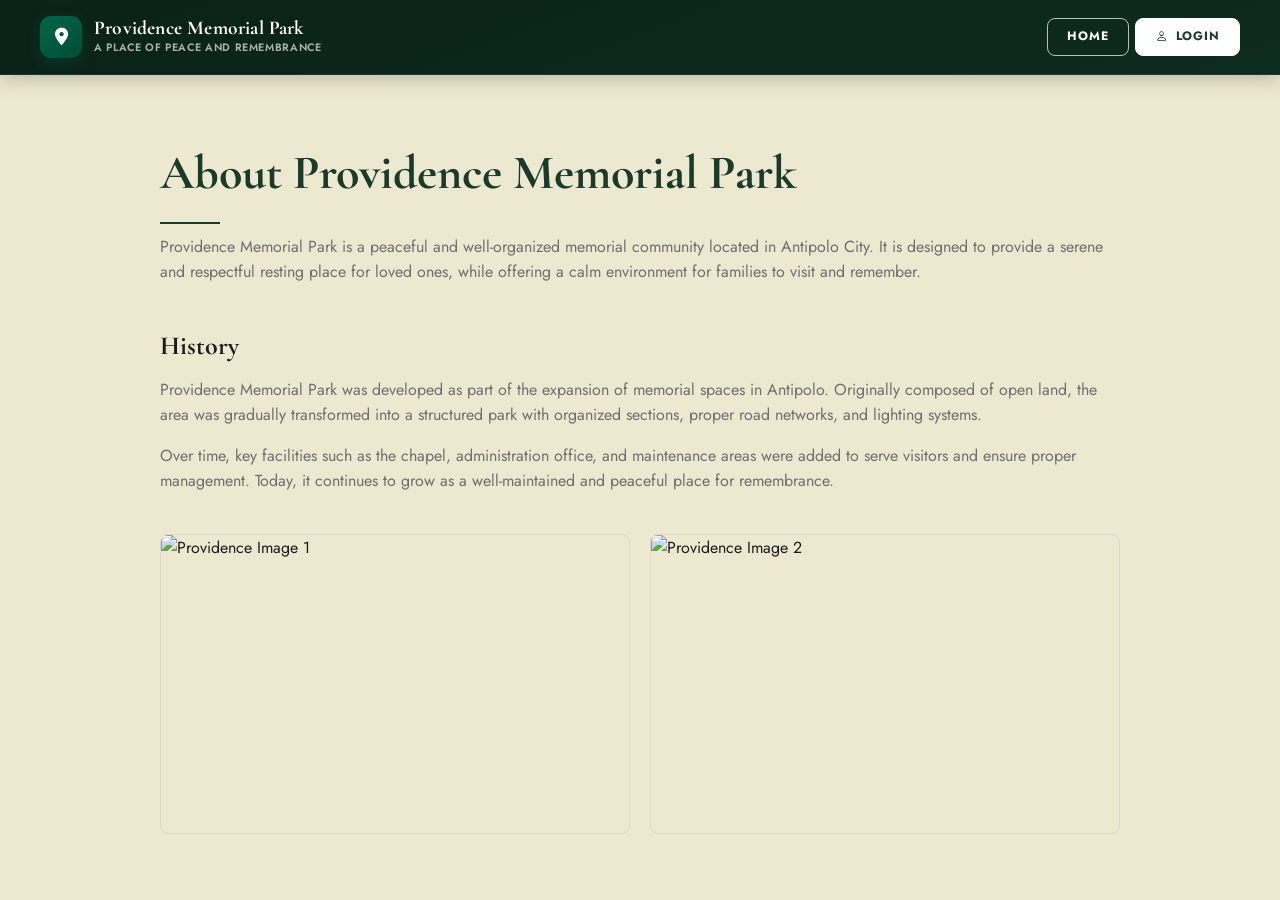
==== aboutPage.html @ 3051a1b5 "About page at Register" ====
<!DOCTYPE html>
<html lang="en">
<head>
  <meta charset="UTF-8"/>
  <meta name="viewport" content="width=device-width, initial-scale=1.0"/>
  <title>About — Providence Memorial Park</title>
  <link rel="stylesheet" href="aboutPage.css"/>
  <link href="https://fonts.googleapis.com/css2?family=Cormorant+Garamond:wght@400;600;700&family=Jost:wght@300;400;500;600;700&display=swap" rel="stylesheet"/>
  <link rel="stylesheet" href="https://cdnjs.cloudflare.com/ajax/libs/font-awesome/6.0.0/css/all.min.css"/>
  <link href="https://cdn.jsdelivr.net/npm/bootstrap-icons@1.11.3/font/bootstrap-icons.css" rel="stylesheet"/>
</head>
<body>

  <!-- NAVBAR -->
  <nav class="navbar">
    <div class="nav-inner">

      <!-- Brand (left) -->
      <a class="brand" href="index.html">
        <div class="brand-icon">
          <i class="fas fa-map-marker-alt"></i>
        </div>
        <div>
          <span class="brand-text-name">Providence Memorial Park</span>
          <span class="brand-text-tag">A Place of Peace and Remembrance</span>
        </div>
      </a>

      <!-- Links (right) -->
      <div class="nav-links">
        <a href="landingPage.html" class="nav-home">Home</a>
        <a href="userlogin.html" class="nav-login"><i class="bi bi-person"></i>Login</a>
      </div>

    </div>
  </nav>

  <!-- ABOUT CONTENT -->
  <div class="about-page">

    <h1>About Providence Memorial Park</h1>

    <p>
      Providence Memorial Park is a peaceful and well-organized memorial community located in Antipolo City.
      It is designed to provide a serene and respectful resting place for loved ones, while offering a calm
      environment for families to visit and remember.
    </p>

    <h2>History</h2>

    <p>
      Providence Memorial Park was developed as part of the expansion of memorial spaces in Antipolo.
      Originally composed of open land, the area was gradually transformed into a structured park with
      organized sections, proper road networks, and lighting systems.
    </p>

    <p>
      Over time, key facilities such as the chapel, administration office, and maintenance areas were added
      to serve visitors and ensure proper management. Today, it continues to grow as a well-maintained and
      peaceful place for remembrance.
    </p>

    <div class="about-images">
      <img src="images/prov1.jpg" alt="Providence Image 1"/>
      <img src="images/prov2.jpg" alt="Providence Image 2"/>
    </div>

  </div>

</body>
</html>
---- aboutPage.css ----
/* ══ VARIABLES ════════════════════════════════════════ */
:root {
  --green:      #1a3a2a;
  --green-mid:  #0d2b1e;
  --beige:      #EDE8D0;
  --black:      #1c1c1c;
  --white:      #ffffff;
  --muted:      #6f6f6f;
  --border:     #ddd8ce;
}

/* ══ RESET ════════════════════════════════════════════ */
*, *::before, *::after { margin: 0; padding: 0; box-sizing: border-box; }

/* ══ BODY ═════════════════════════════════════════════ */
body {
  font-family: 'Jost', sans-serif;
  background: var(--beige);
  color: var(--black);
  line-height: 1.6;
}

/* ══ NAVBAR ═══════════════════════════════════════════ */
/* identical structure to landing page .site-nav */
.navbar {
  background: linear-gradient(160deg, #0a2218 0%, var(--green-mid) 100%);
  border-bottom: 1px solid rgba(255,255,255,0.08);
  padding: 1rem 2rem;
  position: sticky;
  top: 0;
  z-index: 999;
  box-shadow: 0 2px 20px rgba(0,0,0,0.25);
}

/* identical to landing page .nav-inner */
.nav-inner {
  max-width: 1200px;
  margin: 0 auto;
  display: flex;
  align-items: center;
  justify-content: space-between;
}

/* identical to landing page .brand */
.brand {
  display: flex;
  align-items: center;
  gap: 0.75rem;
  text-decoration: none;
}

/* identical to landing page .brand-icon */
.brand-icon {
  width: 42px;
  height: 42px;
  background: linear-gradient(135deg, #006647 0%, #014d34 100%);
  border-radius: 11px;
  display: flex;
  align-items: center;
  justify-content: center;
  color: var(--white);
  font-size: 1.1rem;
  flex-shrink: 0;
  box-shadow: 0 4px 14px rgba(0,102,71,0.32);
}

/* identical to landing page .brand-text-name */
.brand-text-name {
  display: block;
  font-family: 'Cormorant Garamond', serif;
  font-size: 1.22rem;
  font-weight: 700;
  color: var(--white);
  line-height: 1.1;
  letter-spacing: 0.01em;
}

/* identical to landing page .brand-text-tag */
.brand-text-tag {
  display: block;
  font-size: 0.67rem;
  color: rgba(255,255,255,0.65);
  font-weight: 600;
  letter-spacing: 0.06em;
  text-transform: uppercase;
}

/* identical to landing page .nav-links */
.nav-links {
  display: flex;
  align-items: center;
  gap: 0.4rem;
}

/* identical shared base to landing page .nav-about / .nav-login */
.nav-home,
.nav-login {
  display: inline-flex;
  align-items: center;
  gap: 0.45rem;
  font-size: 0.76rem;
  font-weight: 700;
  letter-spacing: 0.07em;
  text-transform: uppercase;
  text-decoration: none;
  padding: 0.52rem 1.2rem;
  border-radius: 8px;
  transition: background 0.2s, color 0.2s, border-color 0.2s;
}

/* Home = outlined (matches landing .nav-about) */
.nav-home {
  color: var(--white);
  border: 1.5px solid rgba(255,255,255,0.7);
  background: transparent;
}
.nav-home:hover {
  background: var(--white);
  color: var(--green);
  border-color: var(--white);
}

/* Login = filled (matches landing .nav-login, inverted for dark bg) */
.nav-login {
  color: var(--green);
  background: var(--white);
  border: 1.5px solid var(--white);
}
.nav-login:hover {
  background: transparent;
  color: var(--white);
  border-color: rgba(255,255,255,0.7);
}

/* ══ ABOUT PAGE ═══════════════════════════════════════ */
.about-page {
  max-width: 1000px;
  margin: 60px auto;
  padding: 0 20px;
}

.about-page h1 {
  font-family: 'Cormorant Garamond', serif;
  font-size: 48px;
  color: var(--green);
  margin-bottom: 10px;
}

.about-page h1::after {
  content: '';
  display: block;
  width: 60px;
  height: 2px;
  background: var(--green);
  margin-top: 10px;
}

.about-page h2 {
  margin-top: 40px;
  margin-bottom: 10px;
  color: var(--black);
  font-family: 'Cormorant Garamond', serif;
  font-size: 26px;
}

.about-page p {
  margin-bottom: 15px;
  font-size: 16px;
  color: var(--muted);
}

/* ══ IMAGES ═══════════════════════════════════════════ */
.about-images {
  margin-top: 40px;
  display: flex;
  gap: 20px;
}

.about-images img {
  width: 50%;
  height: 300px;
  object-fit: cover;
  border-radius: 8px;
  border: 1px solid var(--border);
  transition: transform 0.3s ease, box-shadow 0.3s ease;
}

.about-images img:hover {
  transform: scale(1.03);
  box-shadow: 0 8px 20px rgba(0,0,0,0.15);
}

/* ══ RESPONSIVE ═══════════════════════════════════════ */
@media (max-width: 768px) {
  .navbar        { padding: 0.85rem 1rem; }
  .nav-inner     { flex-wrap: wrap; gap: 0.75rem; }
  .about-page h1 { font-size: 32px; }
  .about-page h2 { font-size: 22px; }
  .about-images  { flex-direction: column; }
  .about-images img { width: 100%; height: auto; }
}
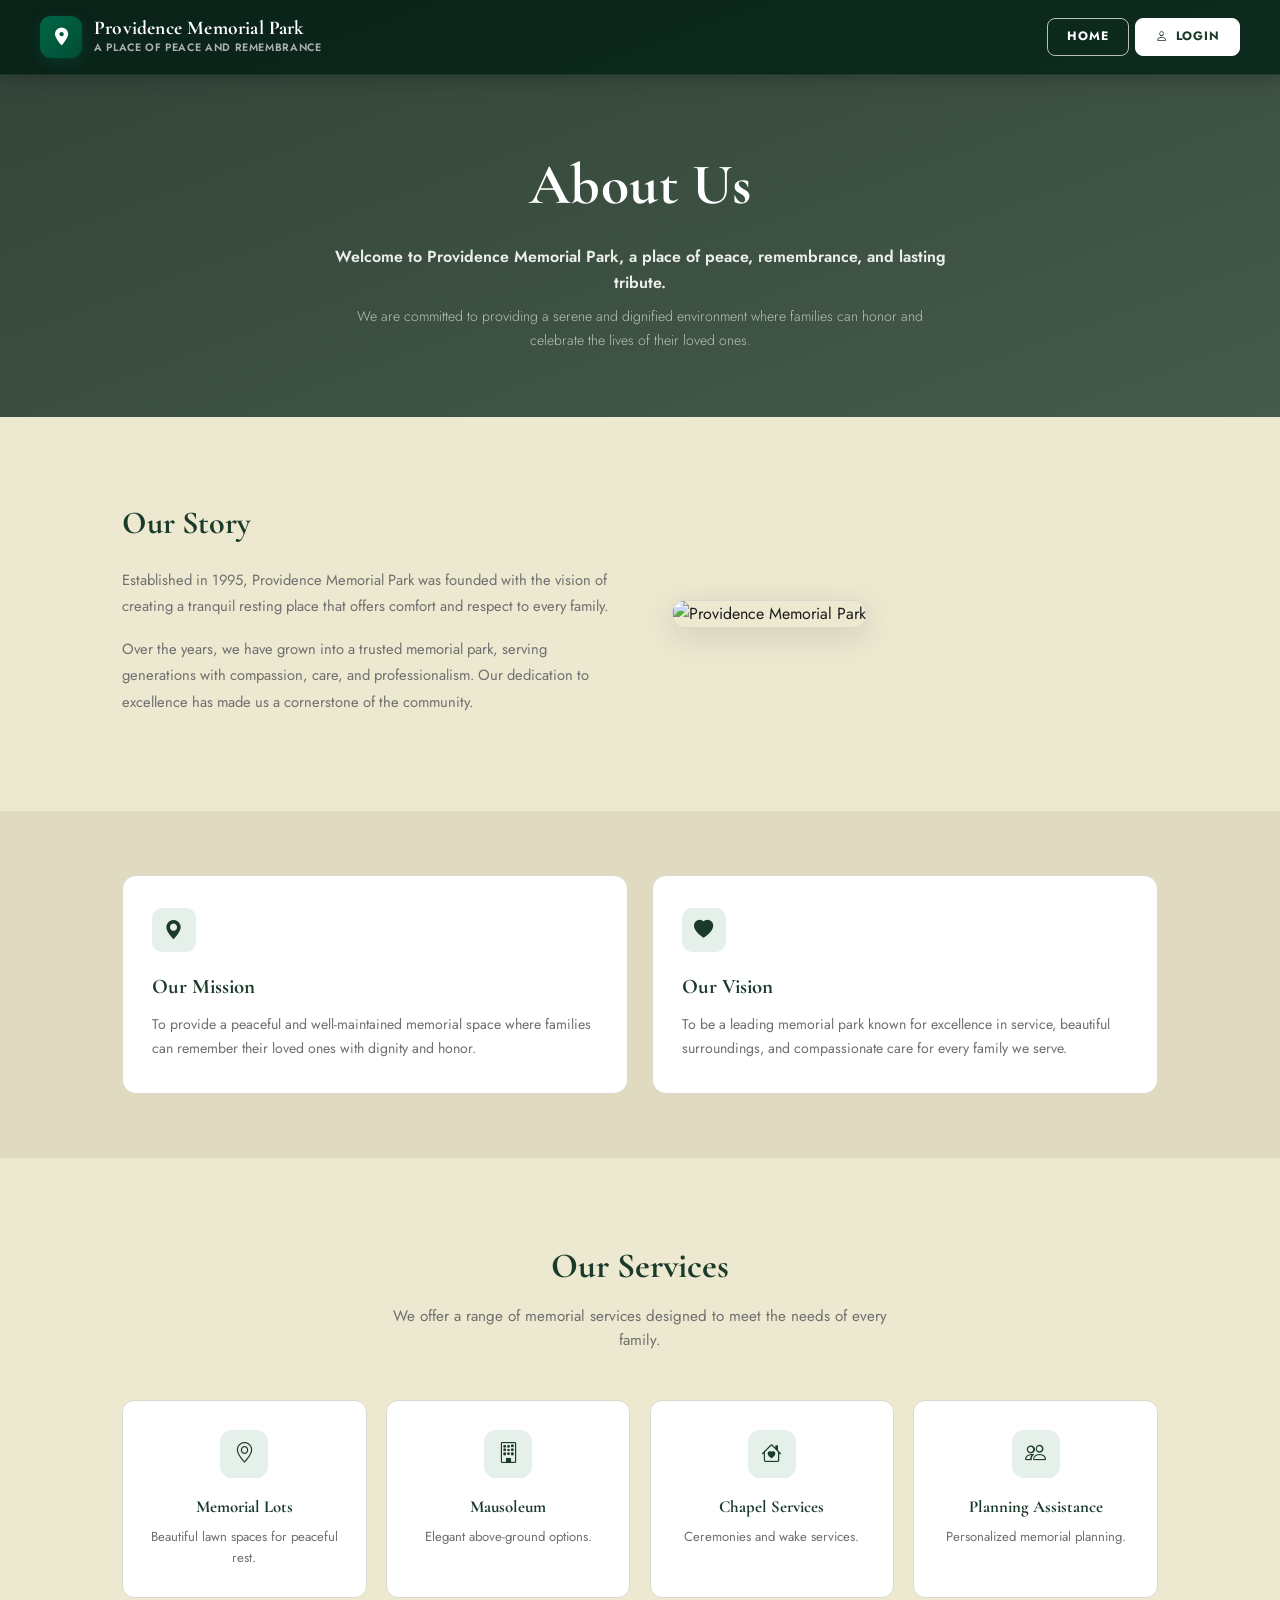
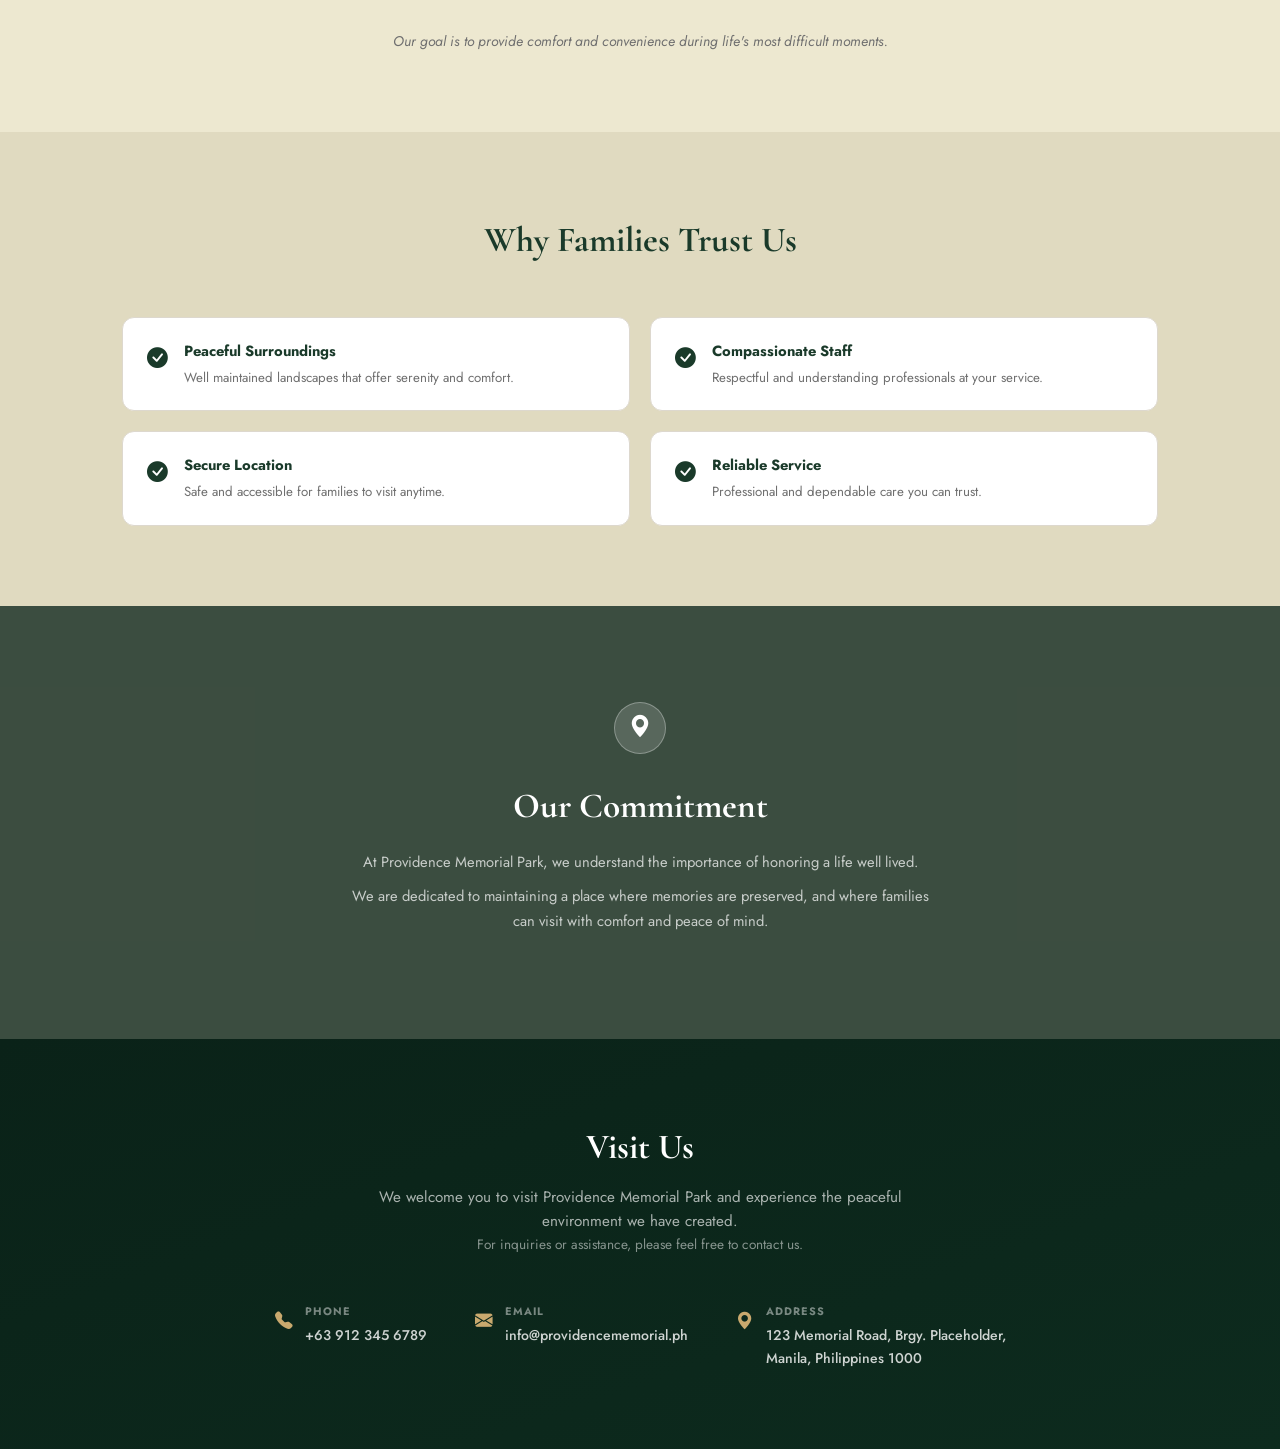
==== commit c5f5e8d6: "Bagong About page at landing Page" ====
--- a/aboutPage.html
+++ b/aboutPage.html
@@ -14,58 +14,180 @@
   <!-- NAVBAR -->
   <nav class="navbar">
     <div class="nav-inner">
-
-      <!-- Brand (left) -->
       <a class="brand" href="index.html">
-        <div class="brand-icon">
-          <i class="fas fa-map-marker-alt"></i>
-        </div>
+        <div class="brand-icon"><i class="fas fa-map-marker-alt"></i></div>
         <div>
           <span class="brand-text-name">Providence Memorial Park</span>
           <span class="brand-text-tag">A Place of Peace and Remembrance</span>
         </div>
       </a>
-
-      <!-- Links (right) -->
       <div class="nav-links">
         <a href="landingPage.html" class="nav-home">Home</a>
-        <a href="userlogin.html" class="nav-login"><i class="bi bi-person"></i>Login</a>
+        <a href="userlogin.html" class="nav-login"><i class="bi bi-person"></i> Login</a>
       </div>
-
     </div>
   </nav>
 
-  <!-- ABOUT CONTENT -->
-  <div class="about-page">
+  <!-- HERO BANNER -->
+  <section class="hero-banner">
+    <div class="hero-overlay"></div>
+    <div class="hero-content">
+      <h1>About Us</h1>
+      <p class="hero-sub">Welcome to Providence Memorial Park, a place of peace, remembrance, and lasting tribute.</p>
+      <p class="hero-desc">We are committed to providing a serene and dignified environment where families can honor and celebrate the lives of their loved ones.</p>
+    </div>
+  </section>
 
-    <h1>About Providence Memorial Park</h1>
+  <!-- OUR STORY -->
+  <section class="section-story">
+    <div class="container">
+      <div class="story-grid">
+        <div class="story-text">
+          <h2>Our Story</h2>
+          <p>Established in 1995, Providence Memorial Park was founded with the vision of creating a tranquil resting place that offers comfort and respect to every family.</p>
+          <p>Over the years, we have grown into a trusted memorial park, serving generations with compassion, care, and professionalism. Our dedication to excellence has made us a cornerstone of the community.</p>
+        </div>
+        <div class="story-image">
+          <img src="https://images.unsplash.com/photo-1506905925346-21bda4d32df4?w=800&q=80" alt="Providence Memorial Park"/>
+        </div>
+      </div>
+    </div>
+  </section>
 
-    <p>
-      Providence Memorial Park is a peaceful and well-organized memorial community located in Antipolo City.
-      It is designed to provide a serene and respectful resting place for loved ones, while offering a calm
-      environment for families to visit and remember.
-    </p>
+  <!-- MISSION & VISION -->
+  <section class="section-mv">
+    <div class="container">
+      <div class="mv-grid">
+        <div class="mv-card">
+          <div class="mv-icon"><i class="bi bi-geo-alt-fill"></i></div>
+          <h3>Our Mission</h3>
+          <p>To provide a peaceful and well-maintained memorial space where families can remember their loved ones with dignity and honor.</p>
+        </div>
+        <div class="mv-card">
+          <div class="mv-icon"><i class="bi bi-heart-fill"></i></div>
+          <h3>Our Vision</h3>
+          <p>To be a leading memorial park known for excellence in service, beautiful surroundings, and compassionate care for every family we serve.</p>
+        </div>
+      </div>
+    </div>
+  </section>
 
-    <h2>History</h2>
+  <!-- OUR SERVICES -->
+  <section class="section-services">
+    <div class="container">
+      <div class="section-header">
+        <h2>Our Services</h2>
+        <p>We offer a range of memorial services designed to meet the needs of every family.</p>
+      </div>
+      <div class="services-grid">
+        <div class="service-card">
+          <div class="service-icon"><i class="bi bi-geo-alt"></i></div>
+          <h4>Memorial Lots</h4>
+          <p>Beautiful lawn spaces for peaceful rest.</p>
+        </div>
+        <div class="service-card">
+          <div class="service-icon"><i class="bi bi-building"></i></div>
+          <h4>Mausoleum</h4>
+          <p>Elegant above-ground options.</p>
+        </div>
+        <div class="service-card">
+          <div class="service-icon"><i class="bi bi-house-heart"></i></div>
+          <h4>Chapel Services</h4>
+          <p>Ceremonies and wake services.</p>
+        </div>
+        <div class="service-card">
+          <div class="service-icon"><i class="bi bi-people"></i></div>
+          <h4>Planning Assistance</h4>
+          <p>Personalized memorial planning.</p>
+        </div>
+      </div>
+      <p class="services-note">Our goal is to provide comfort and convenience during life's most difficult moments.</p>
+    </div>
+  </section>
 
-    <p>
-      Providence Memorial Park was developed as part of the expansion of memorial spaces in Antipolo.
-      Originally composed of open land, the area was gradually transformed into a structured park with
-      organized sections, proper road networks, and lighting systems.
-    </p>
+  <!-- WHY TRUST US -->
+  <section class="section-trust">
+    <div class="container">
+      <div class="section-header">
+        <h2>Why Families Trust Us</h2>
+      </div>
+      <div class="trust-grid">
+        <div class="trust-card">
+          <i class="bi bi-check-circle-fill"></i>
+          <div>
+            <h4>Peaceful Surroundings</h4>
+            <p>Well maintained landscapes that offer serenity and comfort.</p>
+          </div>
+        </div>
+        <div class="trust-card">
+          <i class="bi bi-check-circle-fill"></i>
+          <div>
+            <h4>Compassionate Staff</h4>
+            <p>Respectful and understanding professionals at your service.</p>
+          </div>
+        </div>
+        <div class="trust-card">
+          <i class="bi bi-check-circle-fill"></i>
+          <div>
+            <h4>Secure Location</h4>
+            <p>Safe and accessible for families to visit anytime.</p>
+          </div>
+        </div>
+        <div class="trust-card">
+          <i class="bi bi-check-circle-fill"></i>
+          <div>
+            <h4>Reliable Service</h4>
+            <p>Professional and dependable care you can trust.</p>
+          </div>
+        </div>
+      </div>
+    </div>
+  </section>
 
-    <p>
-      Over time, key facilities such as the chapel, administration office, and maintenance areas were added
-      to serve visitors and ensure proper management. Today, it continues to grow as a well-maintained and
-      peaceful place for remembrance.
-    </p>
+  <!-- COMMITMENT BANNER -->
+  <section class="section-commitment">
+    <div class="commitment-overlay"></div>
+    <div class="commitment-content">
+      <div class="commitment-icon"><i class="bi bi-geo-alt-fill"></i></div>
+      <h2>Our Commitment</h2>
+      <p>At Providence Memorial Park, we understand the importance of honoring a life well lived.</p>
+      <p>We are dedicated to maintaining a place where memories are preserved, and where families can visit with comfort and peace of mind.</p>
+    </div>
+  </section>
 
-    <div class="about-images">
-      <img src="images/prov1.jpg" alt="Providence Image 1"/>
-      <img src="images/prov2.jpg" alt="Providence Image 2"/>
+  <!-- VISIT US / FOOTER CTA -->
+  <section class="section-visit">
+    <div class="container">
+      <div class="section-header">
+        <h2>Visit Us</h2>
+        <p>We welcome you to visit Providence Memorial Park and experience the peaceful environment we have created.</p>
+        <p class="visit-sub">For inquiries or assistance, please feel free to contact us.</p>
+      </div>
+      <div class="visit-contacts">
+        <div class="contact-item">
+          <i class="bi bi-telephone-fill"></i>
+          <div>
+            <span class="contact-label">Phone</span>
+            <span>+63 912 345 6789</span>
+          </div>
+        </div>
+        <div class="contact-item">
+          <i class="bi bi-envelope-fill"></i>
+          <div>
+            <span class="contact-label">Email</span>
+            <span>info@providencememorial.ph</span>
+          </div>
+        </div>
+        <div class="contact-item">
+          <i class="bi bi-geo-alt-fill"></i>
+          <div>
+            <span class="contact-label">Address</span>
+            <span>123 Memorial Road, Brgy. Placeholder,<br>Manila, Philippines 1000</span>
+          </div>
+        </div>
+      </div>
     </div>
-
-  </div>
+  </section>
 
 </body>
 </html>
--- a/aboutPage.css
+++ b/aboutPage.css
@@ -2,11 +2,14 @@
 :root {
   --green:      #1a3a2a;
   --green-mid:  #0d2b1e;
+  --green-light:#e6f0eb;
   --beige:      #EDE8D0;
+  --beige-dark: #e0dac0;
   --black:      #1c1c1c;
   --white:      #ffffff;
   --muted:      #6f6f6f;
   --border:     #ddd8ce;
+  --gold:       #c9a96e;
 }
 
 /* ══ RESET ════════════════════════════════════════════ */
@@ -20,8 +23,14 @@
   line-height: 1.6;
 }
 
+/* ══ SHARED CONTAINER ═════════════════════════════════ */
+.container {
+  max-width: 1100px;
+  margin: 0 auto;
+  padding: 0 2rem;
+}
+
 /* ══ NAVBAR ═══════════════════════════════════════════ */
-/* identical structure to landing page .site-nav */
 .navbar {
   background: linear-gradient(160deg, #0a2218 0%, var(--green-mid) 100%);
   border-bottom: 1px solid rgba(255,255,255,0.08);
@@ -32,7 +41,6 @@
   box-shadow: 0 2px 20px rgba(0,0,0,0.25);
 }
 
-/* identical to landing page .nav-inner */
 .nav-inner {
   max-width: 1200px;
   margin: 0 auto;
@@ -41,7 +49,6 @@
   justify-content: space-between;
 }
 
-/* identical to landing page .brand */
 .brand {
   display: flex;
   align-items: center;
@@ -49,7 +56,6 @@
   text-decoration: none;
 }
 
-/* identical to landing page .brand-icon */
 .brand-icon {
   width: 42px;
   height: 42px;
@@ -64,7 +70,6 @@
   box-shadow: 0 4px 14px rgba(0,102,71,0.32);
 }
 
-/* identical to landing page .brand-text-name */
 .brand-text-name {
   display: block;
   font-family: 'Cormorant Garamond', serif;
@@ -75,7 +80,6 @@
   letter-spacing: 0.01em;
 }
 
-/* identical to landing page .brand-text-tag */
 .brand-text-tag {
   display: block;
   font-size: 0.67rem;
@@ -85,14 +89,12 @@
   text-transform: uppercase;
 }
 
-/* identical to landing page .nav-links */
 .nav-links {
   display: flex;
   align-items: center;
   gap: 0.4rem;
 }
 
-/* identical shared base to landing page .nav-about / .nav-login */
 .nav-home,
 .nav-login {
   display: inline-flex;
@@ -108,94 +110,405 @@
   transition: background 0.2s, color 0.2s, border-color 0.2s;
 }
 
-/* Home = outlined (matches landing .nav-about) */
 .nav-home {
   color: var(--white);
   border: 1.5px solid rgba(255,255,255,0.7);
   background: transparent;
 }
-.nav-home:hover {
-  background: var(--white);
-  color: var(--green);
-  border-color: var(--white);
-}
-
-/* Login = filled (matches landing .nav-login, inverted for dark bg) */
+.nav-home:hover { background: var(--white); color: var(--green); border-color: var(--white); }
+
 .nav-login {
   color: var(--green);
   background: var(--white);
   border: 1.5px solid var(--white);
 }
-.nav-login:hover {
-  background: transparent;
+.nav-login:hover { background: transparent; color: var(--white); border-color: rgba(255,255,255,0.7); }
+
+/* ══ SECTION HEADER ═══════════════════════════════════ */
+.section-header {
+  text-align: center;
+  margin-bottom: 3rem;
+}
+
+.section-header h2 {
+  font-family: 'Cormorant Garamond', serif;
+  font-size: 2.2rem;
+  font-weight: 700;
+  color: var(--green);
+  margin-bottom: 0.6rem;
+}
+
+.section-header p {
+  color: var(--muted);
+  font-size: 0.95rem;
+  max-width: 540px;
+  margin: 0 auto;
+}
+
+/* ══ HERO BANNER ══════════════════════════════════════ */
+.hero-banner {
+  position: relative;
+  min-height: 340px;
+  display: flex;
+  align-items: center;
+  justify-content: center;
+  text-align: center;
+  background: url('https://images.unsplash.com/photo-1506905925346-21bda4d32df4?w=1600&q=80') center center / cover no-repeat;
+  overflow: hidden;
+}
+
+.hero-overlay {
+  position: absolute;
+  inset: 0;
+  background: linear-gradient(160deg, rgba(10,34,24,0.82) 0%, rgba(13,43,30,0.75) 100%);
+}
+
+.hero-content {
+  position: relative;
+  z-index: 1;
+  padding: 4rem 2rem;
+  max-width: 680px;
+}
+
+.hero-content h1 {
+  font-family: 'Cormorant Garamond', serif;
+  font-size: clamp(2.4rem, 5vw, 3.6rem);
+  font-weight: 700;
   color: var(--white);
-  border-color: rgba(255,255,255,0.7);
-}
-
-/* ══ ABOUT PAGE ═══════════════════════════════════════ */
-.about-page {
-  max-width: 1000px;
-  margin: 60px auto;
-  padding: 0 20px;
-}
-
-.about-page h1 {
-  font-family: 'Cormorant Garamond', serif;
-  font-size: 48px;
-  color: var(--green);
-  margin-bottom: 10px;
-}
-
-.about-page h1::after {
-  content: '';
-  display: block;
-  width: 60px;
-  height: 2px;
-  background: var(--green);
-  margin-top: 10px;
-}
-
-.about-page h2 {
-  margin-top: 40px;
-  margin-bottom: 10px;
-  color: var(--black);
-  font-family: 'Cormorant Garamond', serif;
-  font-size: 26px;
-}
-
-.about-page p {
-  margin-bottom: 15px;
-  font-size: 16px;
+  margin-bottom: 0.8rem;
+  letter-spacing: 0.01em;
+}
+
+.hero-sub {
+  font-size: 1rem;
+  font-weight: 600;
+  color: rgba(255,255,255,0.9);
+  margin-bottom: 0.6rem;
+}
+
+.hero-desc {
+  font-size: 0.88rem;
+  color: rgba(255,255,255,0.65);
+  font-weight: 300;
+  line-height: 1.7;
+}
+
+/* ══ OUR STORY ════════════════════════════════════════ */
+.section-story {
+  padding: 5rem 0;
+  background: var(--beige);
+}
+
+.story-grid {
+  display: grid;
+  grid-template-columns: 1fr 1fr;
+  gap: 4rem;
+  align-items: center;
+}
+
+.story-text h2 {
+  font-family: 'Cormorant Garamond', serif;
+  font-size: 2rem;
+  font-weight: 700;
+  color: var(--green);
+  margin-bottom: 1.2rem;
+}
+
+.story-text p {
   color: var(--muted);
-}
-
-/* ══ IMAGES ═══════════════════════════════════════════ */
-.about-images {
-  margin-top: 40px;
-  display: flex;
-  gap: 20px;
-}
-
-.about-images img {
-  width: 50%;
-  height: 300px;
+  font-size: 0.92rem;
+  line-height: 1.8;
+  margin-bottom: 1rem;
+}
+
+.story-image img {
+  width: 100%;
+  height: 320px;
   object-fit: cover;
-  border-radius: 8px;
+  border-radius: 12px;
   border: 1px solid var(--border);
-  transition: transform 0.3s ease, box-shadow 0.3s ease;
-}
-
-.about-images img:hover {
-  transform: scale(1.03);
-  box-shadow: 0 8px 20px rgba(0,0,0,0.15);
+  box-shadow: 0 8px 32px rgba(0,0,0,0.12);
+}
+
+/* ══ MISSION & VISION ═════════════════════════════════ */
+.section-mv {
+  padding: 4rem 0;
+  background: var(--beige-dark);
+}
+
+.mv-grid {
+  display: grid;
+  grid-template-columns: 1fr 1fr;
+  gap: 1.5rem;
+}
+
+.mv-card {
+  background: var(--white);
+  border: 1px solid var(--border);
+  border-radius: 14px;
+  padding: 2rem 1.8rem;
+  transition: box-shadow 0.25s, transform 0.2s;
+}
+
+.mv-card:hover {
+  box-shadow: 0 8px 28px rgba(0,0,0,0.08);
+  transform: translateY(-3px);
+}
+
+.mv-icon {
+  width: 44px;
+  height: 44px;
+  border-radius: 10px;
+  background: var(--green-light);
+  display: flex;
+  align-items: center;
+  justify-content: center;
+  color: var(--green);
+  font-size: 1.2rem;
+  margin-bottom: 1.1rem;
+}
+
+.mv-card h3 {
+  font-family: 'Cormorant Garamond', serif;
+  font-size: 1.3rem;
+  font-weight: 700;
+  color: var(--green);
+  margin-bottom: 0.6rem;
+}
+
+.mv-card p {
+  color: var(--muted);
+  font-size: 0.88rem;
+  line-height: 1.7;
+}
+
+/* ══ SERVICES ═════════════════════════════════════════ */
+.section-services {
+  padding: 5rem 0;
+  background: var(--beige);
+}
+
+.services-grid {
+  display: grid;
+  grid-template-columns: repeat(4, 1fr);
+  gap: 1.2rem;
+  margin-bottom: 2rem;
+}
+
+.service-card {
+  background: var(--white);
+  border: 1px solid var(--border);
+  border-radius: 12px;
+  padding: 1.8rem 1.2rem;
+  text-align: center;
+  transition: box-shadow 0.25s, transform 0.2s;
+}
+
+.service-card:hover {
+  box-shadow: 0 6px 24px rgba(0,0,0,0.08);
+  transform: translateY(-3px);
+}
+
+.service-icon {
+  width: 48px;
+  height: 48px;
+  border-radius: 12px;
+  background: var(--green-light);
+  display: flex;
+  align-items: center;
+  justify-content: center;
+  color: var(--green);
+  font-size: 1.3rem;
+  margin: 0 auto 1rem;
+}
+
+.service-card h4 {
+  font-family: 'Cormorant Garamond', serif;
+  font-size: 1.05rem;
+  font-weight: 700;
+  color: var(--green);
+  margin-bottom: 0.4rem;
+}
+
+.service-card p {
+  font-size: 0.82rem;
+  color: var(--muted);
+  line-height: 1.55;
+}
+
+.services-note {
+  text-align: center;
+  font-size: 0.88rem;
+  color: var(--muted);
+  font-style: italic;
+}
+
+/* ══ TRUST ════════════════════════════════════════════ */
+.section-trust {
+  padding: 5rem 0;
+  background: var(--beige-dark);
+}
+
+.trust-grid {
+  display: grid;
+  grid-template-columns: 1fr 1fr;
+  gap: 1.2rem;
+}
+
+.trust-card {
+  background: var(--white);
+  border: 1px solid var(--border);
+  border-radius: 12px;
+  padding: 1.4rem 1.5rem;
+  display: flex;
+  align-items: flex-start;
+  gap: 1rem;
+  transition: box-shadow 0.2s;
+}
+
+.trust-card:hover { box-shadow: 0 4px 18px rgba(0,0,0,0.07); }
+
+.trust-card > i {
+  color: var(--green);
+  font-size: 1.3rem;
+  margin-top: 2px;
+  flex-shrink: 0;
+}
+
+.trust-card h4 {
+  font-size: 0.92rem;
+  font-weight: 700;
+  color: var(--green);
+  margin-bottom: 0.25rem;
+}
+
+.trust-card p {
+  font-size: 0.83rem;
+  color: var(--muted);
+  line-height: 1.55;
+}
+
+/* ══ COMMITMENT BANNER ════════════════════════════════ */
+.section-commitment {
+  position: relative;
+  padding: 6rem 2rem;
+  text-align: center;
+  background: url('https://images.unsplash.com/photo-1448375240586-882707db888b?w=1600&q=80') center center / cover no-repeat;
+  overflow: hidden;
+}
+
+.commitment-overlay {
+  position: absolute;
+  inset: 0;
+  background: rgba(10,34,24,0.78);
+}
+
+.commitment-content {
+  position: relative;
+  z-index: 1;
+  max-width: 600px;
+  margin: 0 auto;
+}
+
+.commitment-icon {
+  width: 52px;
+  height: 52px;
+  border-radius: 50%;
+  background: rgba(255,255,255,0.15);
+  display: flex;
+  align-items: center;
+  justify-content: center;
+  color: var(--white);
+  font-size: 1.4rem;
+  margin: 0 auto 1.5rem;
+  border: 1.5px solid rgba(255,255,255,0.3);
+}
+
+.commitment-content h2 {
+  font-family: 'Cormorant Garamond', serif;
+  font-size: 2.2rem;
+  font-weight: 700;
+  color: var(--white);
+  margin-bottom: 1rem;
+}
+
+.commitment-content p {
+  color: rgba(255,255,255,0.72);
+  font-size: 0.92rem;
+  line-height: 1.75;
+  margin-bottom: 0.5rem;
+}
+
+/* ══ VISIT US ═════════════════════════════════════════ */
+.section-visit {
+  padding: 5rem 0;
+  background: linear-gradient(160deg, #0a2218 0%, var(--green-mid) 100%);
+  text-align: center;
+}
+
+.section-visit .section-header h2 { color: var(--white); }
+.section-visit .section-header p  { color: rgba(255,255,255,0.65); }
+
+.visit-sub {
+  color: rgba(255,255,255,0.5) !important;
+  margin-top: 0.5rem;
+  font-size: 0.85rem !important;
+}
+
+.visit-contacts {
+  display: flex;
+  justify-content: center;
+  gap: 3rem;
+  flex-wrap: wrap;
+}
+
+.contact-item {
+  display: flex;
+  align-items: flex-start;
+  gap: 0.75rem;
+  text-align: left;
+}
+
+.contact-item > i {
+  color: var(--gold);
+  font-size: 1.1rem;
+  margin-top: 3px;
+  flex-shrink: 0;
+}
+
+.contact-item div { display: flex; flex-direction: column; }
+
+.contact-label {
+  font-size: 0.68rem;
+  font-weight: 700;
+  letter-spacing: 0.1em;
+  text-transform: uppercase;
+  color: rgba(255,255,255,0.45);
+  margin-bottom: 0.2rem;
+}
+
+.contact-item span:last-child {
+  font-size: 0.88rem;
+  color: rgba(255,255,255,0.8);
+  font-weight: 500;
 }
 
 /* ══ RESPONSIVE ═══════════════════════════════════════ */
+@media (max-width: 900px) {
+  .services-grid { grid-template-columns: 1fr 1fr; }
+}
+
 @media (max-width: 768px) {
-  .navbar        { padding: 0.85rem 1rem; }
-  .nav-inner     { flex-wrap: wrap; gap: 0.75rem; }
-  .about-page h1 { font-size: 32px; }
-  .about-page h2 { font-size: 22px; }
-  .about-images  { flex-direction: column; }
-  .about-images img { width: 100%; height: auto; }
+  .navbar      { padding: 0.85rem 1rem; }
+  .nav-inner   { flex-wrap: wrap; gap: 0.75rem; }
+  .story-grid  { grid-template-columns: 1fr; gap: 2rem; }
+  .mv-grid     { grid-template-columns: 1fr; }
+  .trust-grid  { grid-template-columns: 1fr; }
+  .services-grid { grid-template-columns: 1fr 1fr; }
+  .visit-contacts { gap: 1.5rem; flex-direction: column; align-items: center; }
+  .hero-banner { min-height: 260px; }
+}
+
+@media (max-width: 480px) {
+  .services-grid { grid-template-columns: 1fr; }
 }
